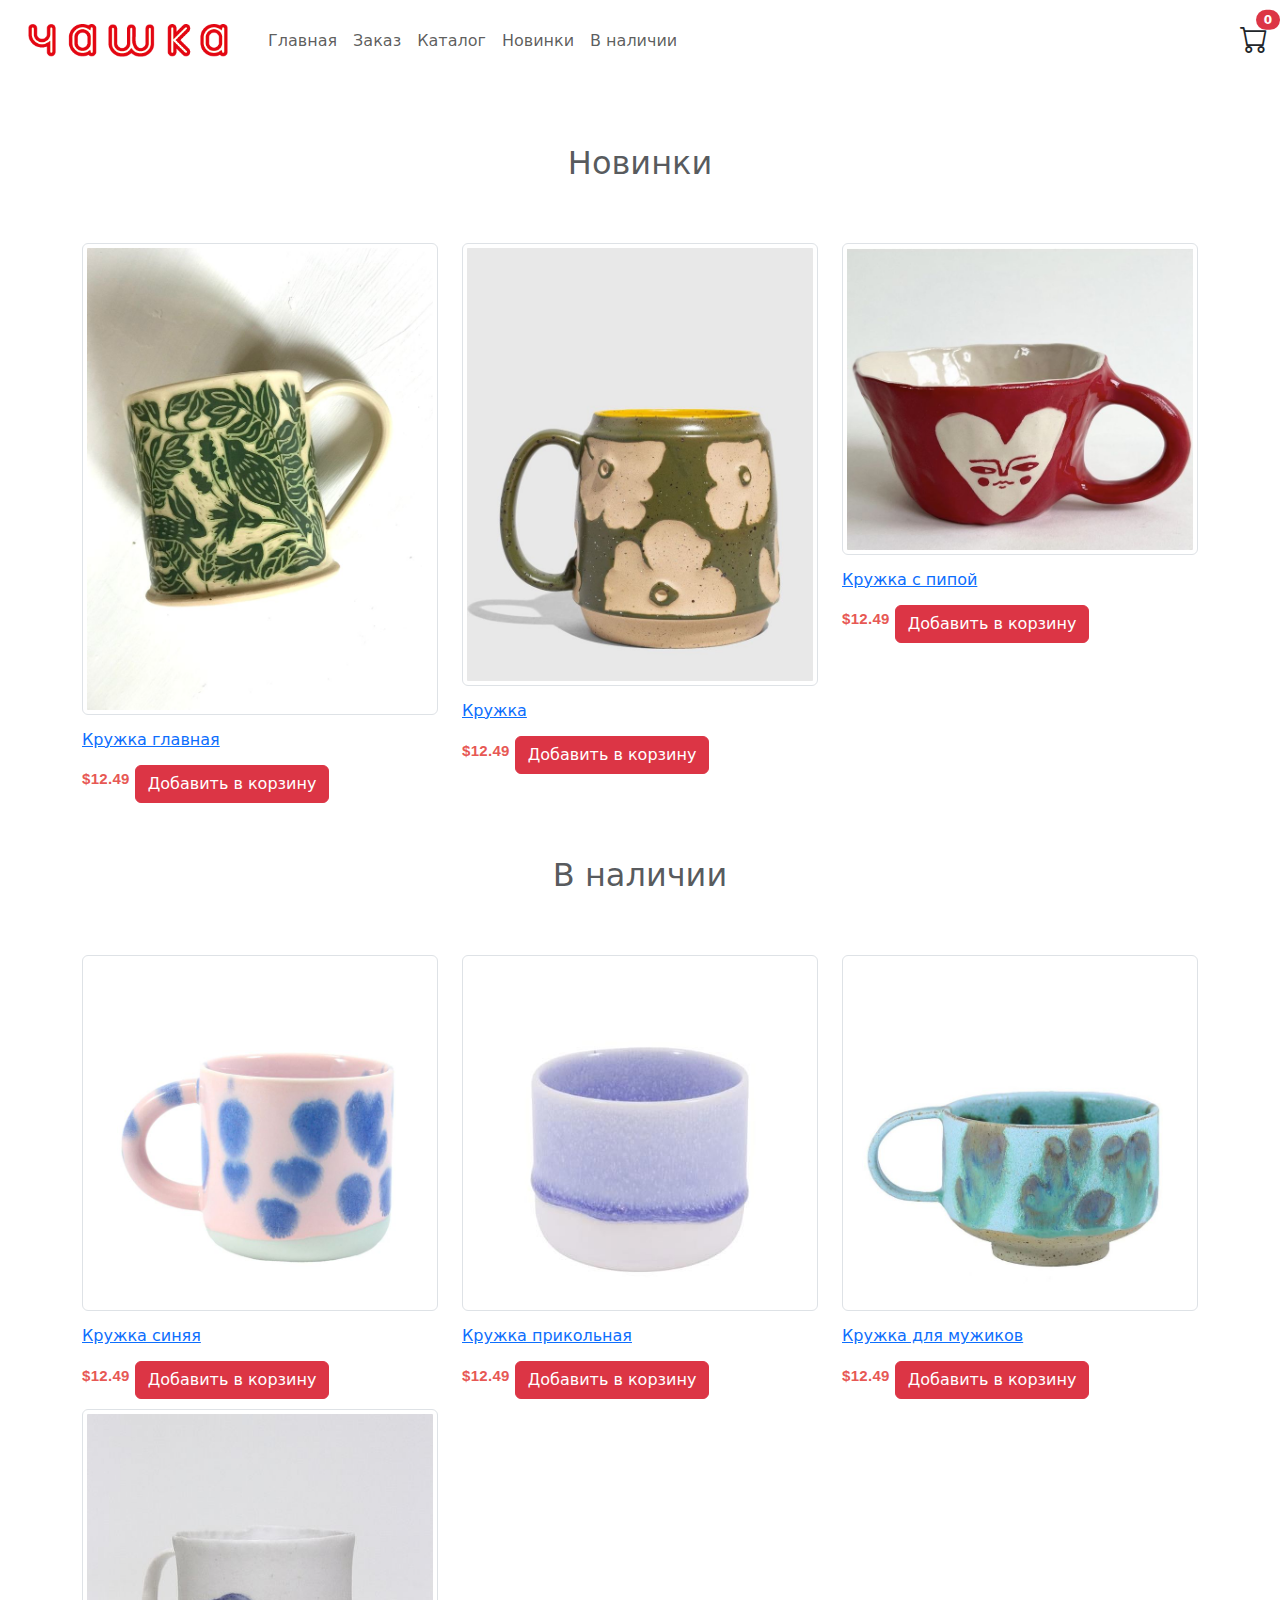
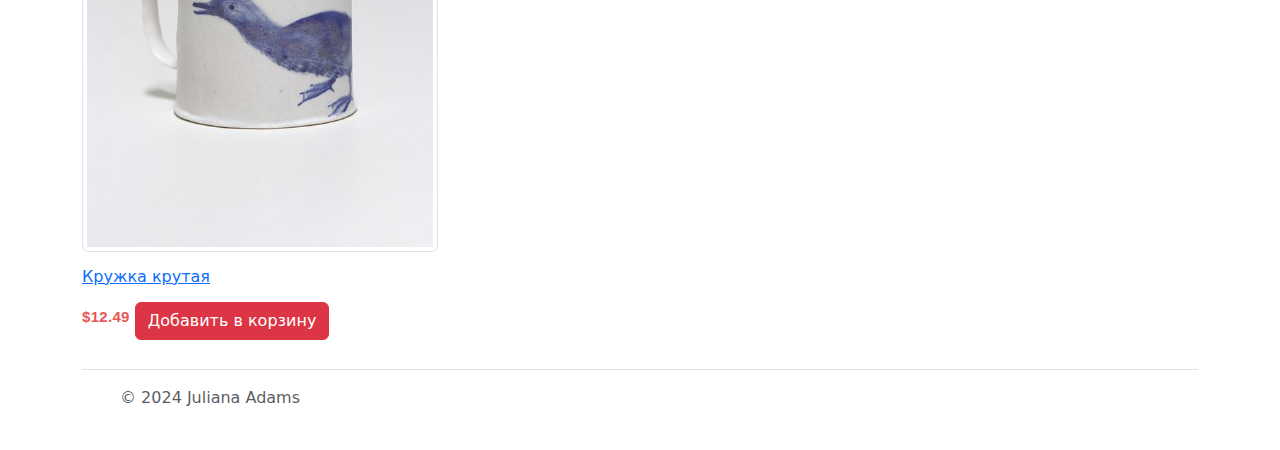
==== katalog.html @ 6e64bc28 "Initial commit" ====
<!DOCTYPE html>
<html lang="ru">
<head>
  <meta charset="UTF-8">
  <meta name="viewport" content="width=device-width, initial-scale=1.0">
  <title>Главная</title>
  <!-- Подключение Bootstrap -->
  <link rel="stylesheet" href="https://cdn.jsdelivr.net/npm/bootstrap@5.3.0-alpha1/dist/css/bootstrap.min.css">
  <!-- Подключение Bootstrap Icons -->
  <link rel="stylesheet" href="https://cdn.jsdelivr.net/npm/bootstrap-icons@1.10.3/font/bootstrap-icons.css">
  <link rel="stylesheet" href="style/katalog.css">
</head>
<body>
  <nav class="navbar navbar-expand-lg navbar-light bg-white fixed-top mb-5">
    <div class="container-fluid">
      <a class="navbar-brand p-3" href="#">
        <img src="logo.png" width="200px" alt="logo">
      </a>
      <button class="navbar-toggler" type="button" data-bs-toggle="collapse" data-bs-target="#navbarNav" aria-controls="navbarNav" aria-expanded="false" aria-label="Toggle navigation">
        <span class="navbar-toggler-icon"></span>
      </button>
    
      <div class="collapse navbar-collapse" id="navbarNav">
        <ul class="navbar-nav me-auto mb-2 mb-lg-0">
          <li class="nav-item active">
            <a class="nav-link" href="index.html">Главная</a>
          </li>
          <li class="nav-item">
            <a class="nav-link" href="zakaz.html">Заказ</a>
          </li>
          <li class="nav-item">
            <a class="nav-link" href="katalog.html">Каталог</a>
          </li>
          <li class="nav-item">
            <a class="nav-link" href="#new-section">Новинки</a>
          </li>
          <li class="nav-item">
            <a class="nav-link" href="#stock-section">В наличии</a>
          </li>
        </ul>
        <!-- Иконка корзины -->
        <a id="cart-icon" class="nav-link position-relative" href="#" data-bs-toggle="modal" data-bs-target="#cartModal">
          <i class="bi bi-cart fs-3"></i>
          <!-- Значок количества товаров в корзине -->
          <span id="cart-count" class="position-absolute top-0 start-100 translate-middle badge rounded-pill bg-danger">
            0
          </span>
        </a>
      </div>
    </div>
  </nav>

  <!-- Модальное окно корзины -->
  <div class="modal fade" id="cartModal" tabindex="-1" aria-labelledby="cartModalLabel" aria-hidden="true">
    <div class="modal-dialog modal-lg">
      <div class="modal-content">
        <div class="modal-header">
          <h5 class="modal-title">Корзина</h5>
          <button type="button" class="btn-close" data-bs-dismiss="modal" aria-label="Закрыть"></button>
        </div>
        <div class="modal-body">
          <div id="cart-items">
            <!-- Здесь будут отображаться товары из корзины -->
          </div>
          <div class="d-flex justify-content-between mt-3">
            <h5>Итого:</h5>
            <h5 id="total-price">$0.00</h5>
          </div>
        </div>
        <div class="modal-footer">
          <button type="button" class="btn btn-secondary" data-bs-dismiss="modal">Закрыть</button>
          <button type="button" class="btn btn-danger" id="checkout-btn">Оформить заказ</button>
        </div>
      </div>
    </div>
  </div>

  <div class="container mt-5 pt-5">
    <h1 class="text-center text-muted fs-2 p-5" id="new-section">Новинки</h1>
    <div class="row">
      <!-- Пример товара -->
      <div class="col-xs-6 col-md-4">
        <div class="product thumbnail">
          <a href="#"><img src="media/1.jpg" class="img-thumbnail" alt="Short Sleeve T-Shirt"></a>
          <div class="caption">
            <h6><a href="#">Кружка главная </a></h6>
            <span class="price sale">$12.49</span>
            <!-- Кнопка "Добавить в корзину" -->
            <button class="btn btn-danger mt-2 add-to-cart">Добавить в корзину</button>
          </div>
        </div>
     </div>
     <div class="col-xs-6 col-md-4">
        <div class="product thumbnail">
          <a href="#"><img src="media/2.jpg" class="img-thumbnail" alt="Short Sleeve T-Shirt"></a>
          <div class="caption">
            <h6><a href="#">Кружка</a></h6>
            <span class="price sale">$12.49</span>
            <!-- Кнопка "Добавить в корзину" -->
            <button class="btn btn-danger mt-2 add-to-cart">Добавить в корзину</button>
          </div>
        </div>
     </div>
     <div class="col-xs-6 col-md-4">
        <div class="product thumbnail">
          <a href="#"><img src="media/3.jpg" class="img-thumbnail" alt="Short Sleeve T-Shirt"></a>
          <div class="caption">
            <h6><a href="#">Кружка с пипой</a></h6>
            <span class="price sale">$12.49</span>
            <!-- Кнопка "Добавить в корзину" -->
            <button class="btn btn-danger mt-2 add-to-cart">Добавить в корзину</button>
          </div>
        </div>
     </div>
     <h1 class="text-center text-muted fs-2 p-5" id="stock-section">В наличии</h1>
     <div class="col-xs-6 col-md-4">
        <div class="product thumbnail">
          <a href="#"><img src="media/4.jpg" class="img-thumbnail" alt="Short Sleeve T-Shirt"></a>
          <div class="caption">
            <h6><a href="#">Кружка синяя </a></h6>
            <span class="price sale">$12.49</span>
            <!-- Кнопка "Добавить в корзину" -->
            <button class="btn btn-danger mt-2 add-to-cart">Добавить в корзину</button>
          </div>
        </div>
     </div>
     <div class="col-xs-6 col-md-4">
        <div class="product thumbnail">
          <a href="#"><img src="media/5.jpg" class="img-thumbnail" alt="Short Sleeve T-Shirt"></a>
          <div class="caption">
            <h6><a href="#">Кружка прикольная</a></h6>
            <span class="price sale">$12.49</span>
            <!-- Кнопка "Добавить в корзину" -->
            <button class="btn btn-danger mt-2 add-to-cart">Добавить в корзину</button>
          </div>
        </div>
     </div>
     <div class="col-xs-6 col-md-4">
        <div class="product thumbnail">
          <a href="#"><img src="media/6.jpg" class="img-thumbnail" alt="Short Sleeve T-Shirt"></a>
          <div class="caption">
            <h6><a href="#">Кружка для мужиков </a></h6>
            <span class="price sale">$12.49</span>
            <!-- Кнопка "Добавить в корзину" -->
            <button class="btn btn-danger mt-2 add-to-cart">Добавить в корзину</button>
          </div>
        </div>
     </div>
     <div class="col-xs-6 col-md-4">
        <div class="product thumbnail">
          <a href="#"><img src="media/7.jpg" class="img-thumbnail" alt="Short Sleeve T-Shirt"></a>
          <div class="caption">
            <h6><a href="#">Кружка крутая</a></h6>
            <span class="price sale">$12.49</span>
            <!-- Кнопка "Добавить в корзину" -->
            <button class="btn btn-danger mt-2 add-to-cart">Добавить в корзину</button>
          </div>
        </div>
     </div>
    <!-- Повторить для остальных товаров... -->
    <!-- ... -->
  </div>
  <!-- Остальной контент страницы... -->
</div>
<div class="container">
    <footer class="d-flex flex-wrap justify-content-between align-items-center py-3 my-4 border-top">
      <div class="col-md-4 d-flex align-items-center">
        <a href="/" class="mb-3 me-2 mb-md-0 text-body-secondary text-decoration-none lh-1">
          <svg class="bi" width="30" height="24"><use xlink:href="#bootstrap"></use></svg>
        </a>
        <span class="mb-3 mb-md-0 text-body-secondary">© 2024 Juliana Adams</span>
      </div>
    </footer>
  </div>

<!-- Подключение Bootstrap JavaScript -->
<script src="https://cdn.jsdelivr.net/npm/bootstrap@5.3.0-alpha1/dist/js/bootstrap.bundle.min.js"></script>

<!-- JavaScript логика корзины -->
<script src="script/script.js">

  </script>
</body>
</html>
---- style/katalog.css ----
/*
    * @subsection Shop
    */
    .product {
      padding-top: 5px;
      padding-bottom: 5px;
      margin-left: auto;
      margin-right: auto;
    }
    
    .product .caption {
      margin-top: 15px;
    }
    
    .product .caption h6 {
      color: #455a64;
    }
    
    .product .caption .price + .price {
      margin-left: 15px;
    }
    
    .product.tumbnail {
      box-shadow: 0 5px 25px 0 transparent;
      transition: 0.3s linear;
      padding-top: 0;
    }
    
    .product.tumbnail img:hover {
      box-shadow: 0 5px 25px 0 rgba(0, 0, 0, 0.2);
    }
    
    .single-product span {
      display: inline-block;
    }
    
    .single-product .rating .fa-star, .single-product .rating .fa-star-o {
      font-size: 16px;
      color: #f7d4a0;
      margin-left: 2px;
    }
    
    .single-product .rating + * {
      margin-left: 15px;
    }
    
    .single-product h1.h1-variant-2 {
      margin-bottom: 20px;
    }
    
    .single-product .caption:before {
      content: '';
      height: 100%;
      display: inline-block;
      vertical-align: middle;
    }
    
    .single-product .caption span {
      display: inline-block;
      vertical-align: middle;
    }
    
    .single-product .caption .price {
      font-weight: 400;
    }
    
    .single-product .caption .price.sale {
      color: #e75854;
      font-size: 33px;
    }
    
    .single-product .caption * + .price {
      margin-left: 10.8%;
    }
    
    @media (max-width: 1199px) {
      .single-product .caption * + .price {
        margin-left: 7.8%;
      }
    }
    
    .single-product .caption * + .quantity {
      margin-left: 26px;
    }
    
    .single-product .caption .info-list {
      border-bottom: 1px solid #f3f3ed;
      border-top: 1px solid #f3f3ed;
      font-family: Montserrat, sans-serif;
      padding-top: 26px;
      padding-bottom: 26px;
      text-align: left;
    }
    
    .single-product .caption .info-list dt, .single-product .caption .info-list dd {
      display: inline-block;
      line-height: 25px;
      padding-top: 10px;
      padding-bottom: 10px;
    }
    
    .single-product .caption .info-list dt {
      letter-spacing: 0.08em;
      font-size: 12px;
      color: #a7b0b4;
      width: 35%;
      text-transform: uppercase;
    }
    
    .single-product .caption .info-list dd {
      font-size: 15px;
      color: #565452;
      width: 62.5%;
    }
    
    .single-product .caption .share span.small {
      margin-top: 9px;
    }
    
    @media (max-width: 991px) {
      .single-product .caption .share span.small {
        display: block;
        margin-bottom: 15px;
      }
    }
    
    @media (max-width: 767px) {
      .single-product .table-mobile tr {
        padding-top: 0;
      }
      .single-product .table-mobile tr:before {
        display: none;
      }
    }
    
    .price {
      display: inline-block;
      font-size: 15px;
      font-family: Montserrat, sans-serif;
      font-weight: 700;
      letter-spacing: 0.02em;
      color: #2b2f3e;
    }
    
    .price.sale {
      color: #e75854;
    }
    
    .price del {
      color: #b0bec5;
    }
    
    .quantity {
      text-align: center;
      font-family: Montserrat, sans-serif;
      font-size: 12px;
      background: #eceff1;
      padding-top: 5px;
      padding-bottom: 5px;
      width: 82px;
      height: auto;
      display: inline-block;
    }
    
    .quantity span {
      display: inline-block;
    }
    
    .quantity .num {
      width: 26px;
    }
    
    .quantity [class*='fa-'] {
      padding-top: 4px;
      width: 22px;
      padding-bottom: 4px;
      color: #b0bec5;
      cursor: pointer;
      transition: .3s;
    }
    
    .quantity [class*='fa-']:hover {
      color: #455a64;
      transition: .3s;
    }
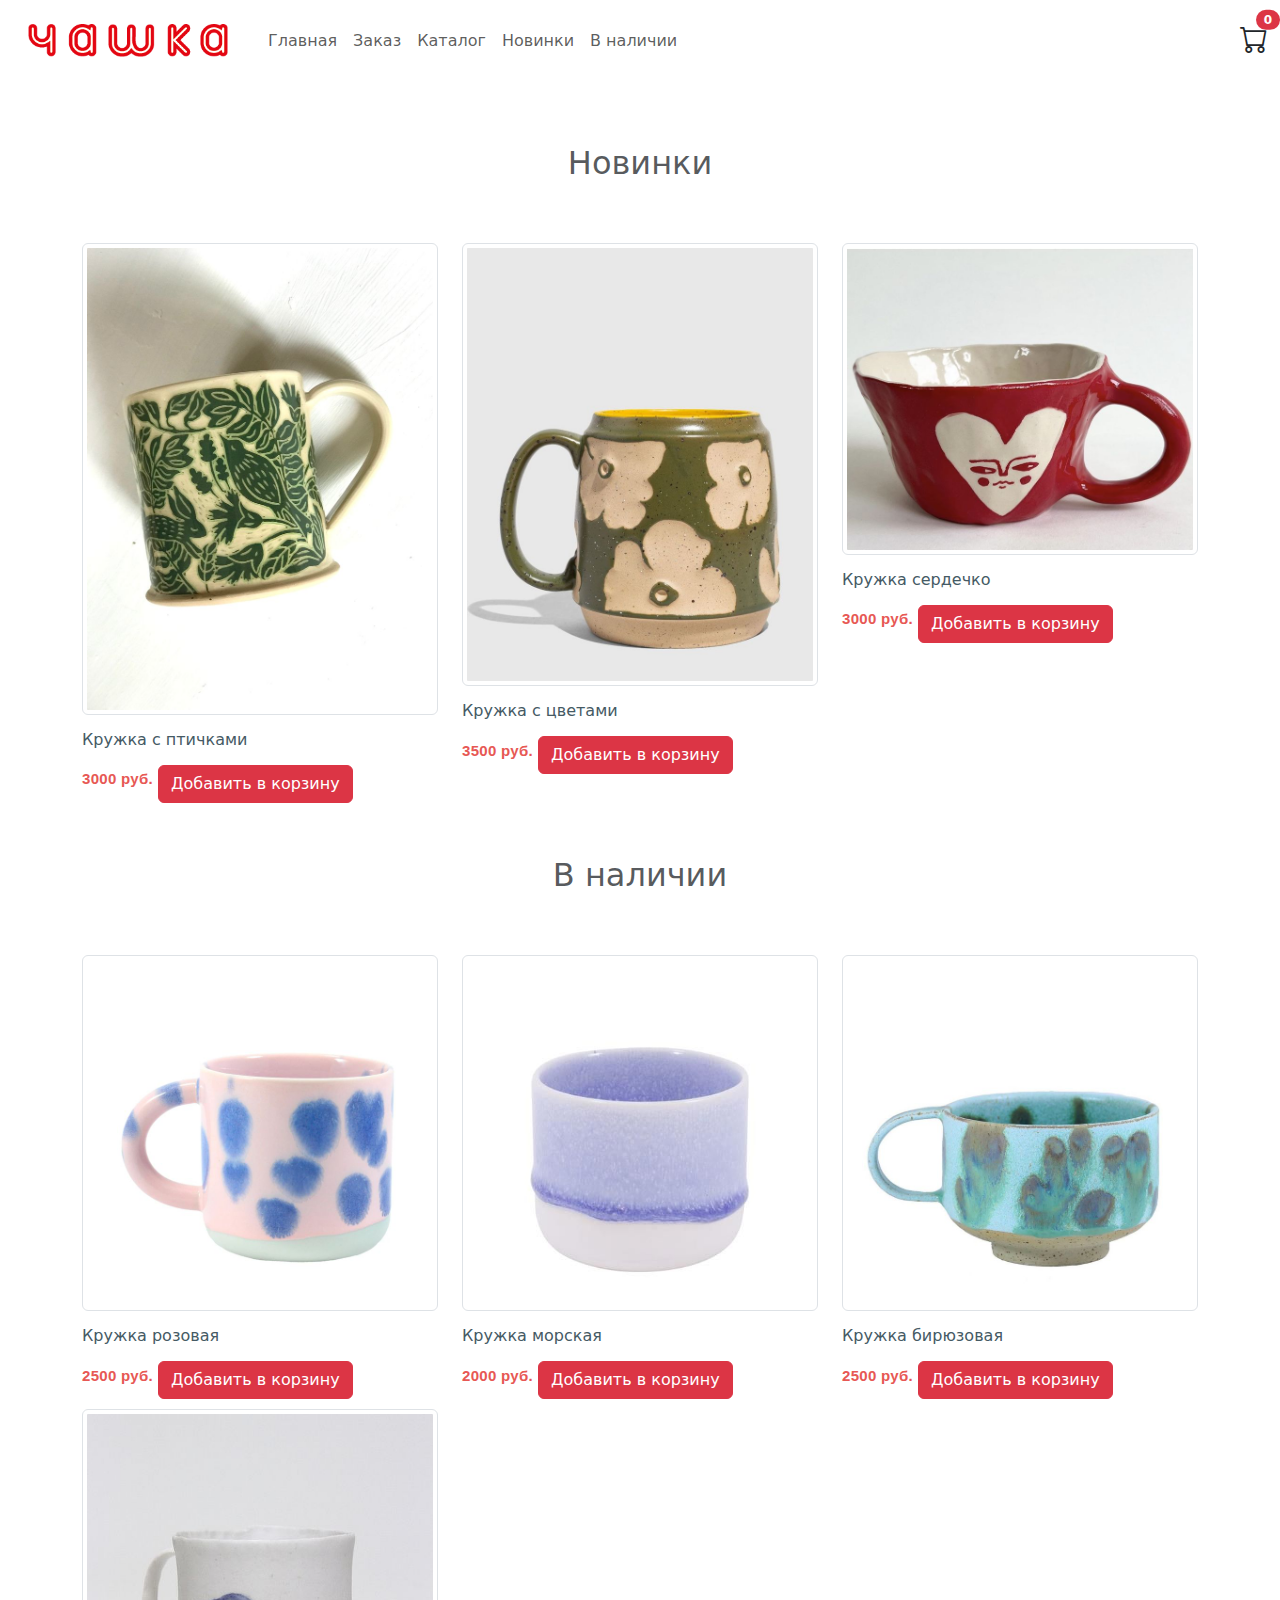
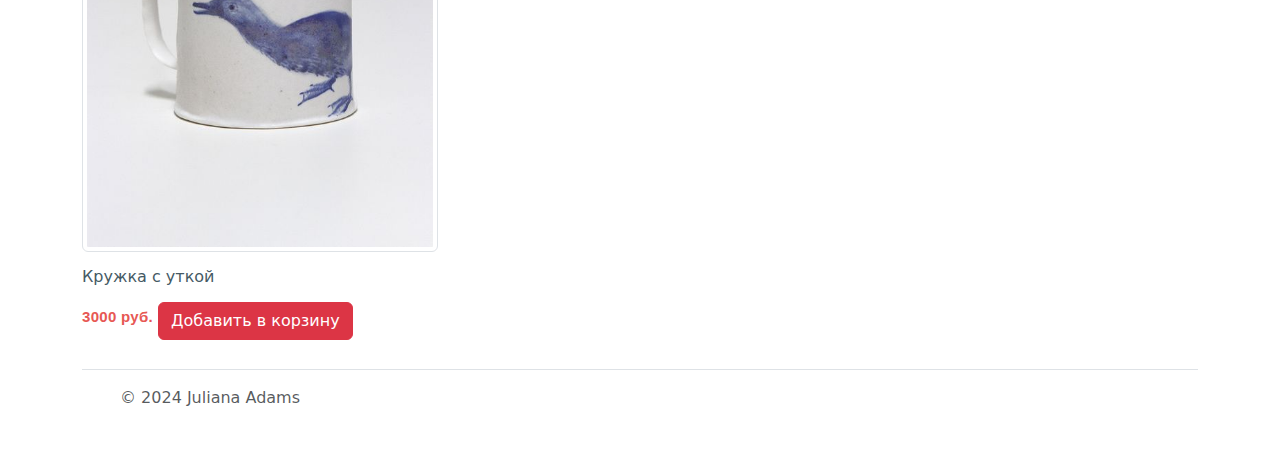
==== commit 12c7b84e: "внесла изменения" ====
--- a/katalog.html
+++ b/katalog.html
@@ -3,10 +3,8 @@
 <head>
   <meta charset="UTF-8">
   <meta name="viewport" content="width=device-width, initial-scale=1.0">
-  <title>Главная</title>
-  <!-- Подключение Bootstrap -->
+  <title>Каталог</title>
   <link rel="stylesheet" href="https://cdn.jsdelivr.net/npm/bootstrap@5.3.0-alpha1/dist/css/bootstrap.min.css">
-  <!-- Подключение Bootstrap Icons -->
   <link rel="stylesheet" href="https://cdn.jsdelivr.net/npm/bootstrap-icons@1.10.3/font/bootstrap-icons.css">
   <link rel="stylesheet" href="style/katalog.css">
 </head>
@@ -38,10 +36,8 @@
             <a class="nav-link" href="#stock-section">В наличии</a>
           </li>
         </ul>
-        <!-- Иконка корзины -->
         <a id="cart-icon" class="nav-link position-relative" href="#" data-bs-toggle="modal" data-bs-target="#cartModal">
           <i class="bi bi-cart fs-3"></i>
-          <!-- Значок количества товаров в корзине -->
           <span id="cart-count" class="position-absolute top-0 start-100 translate-middle badge rounded-pill bg-danger">
             0
           </span>
@@ -50,7 +46,6 @@
     </div>
   </nav>
 
-  <!-- Модальное окно корзины -->
   <div class="modal fade" id="cartModal" tabindex="-1" aria-labelledby="cartModalLabel" aria-hidden="true">
     <div class="modal-dialog modal-lg">
       <div class="modal-content">
@@ -60,7 +55,6 @@
         </div>
         <div class="modal-body">
           <div id="cart-items">
-            <!-- Здесь будут отображаться товары из корзины -->
           </div>
           <div class="d-flex justify-content-between mt-3">
             <h5>Итого:</h5>
@@ -78,14 +72,12 @@
   <div class="container mt-5 pt-5">
     <h1 class="text-center text-muted fs-2 p-5" id="new-section">Новинки</h1>
     <div class="row">
-      <!-- Пример товара -->
       <div class="col-xs-6 col-md-4">
         <div class="product thumbnail">
           <a href="#"><img src="media/1.jpg" class="img-thumbnail" alt="Short Sleeve T-Shirt"></a>
           <div class="caption">
-            <h6><a href="#">Кружка главная </a></h6>
-            <span class="price sale">$12.49</span>
-            <!-- Кнопка "Добавить в корзину" -->
+            <h6>Кружка с птичками</h6>
+            <span class="price sale">3000 руб.</span>
             <button class="btn btn-danger mt-2 add-to-cart">Добавить в корзину</button>
           </div>
         </div>
@@ -94,9 +86,8 @@
         <div class="product thumbnail">
           <a href="#"><img src="media/2.jpg" class="img-thumbnail" alt="Short Sleeve T-Shirt"></a>
           <div class="caption">
-            <h6><a href="#">Кружка</a></h6>
-            <span class="price sale">$12.49</span>
-            <!-- Кнопка "Добавить в корзину" -->
+            <h6>Кружка с цветами</h6>
+            <span class="price sale">3500 руб.</span>
             <button class="btn btn-danger mt-2 add-to-cart">Добавить в корзину</button>
           </div>
         </div>
@@ -105,9 +96,8 @@
         <div class="product thumbnail">
           <a href="#"><img src="media/3.jpg" class="img-thumbnail" alt="Short Sleeve T-Shirt"></a>
           <div class="caption">
-            <h6><a href="#">Кружка с пипой</a></h6>
-            <span class="price sale">$12.49</span>
-            <!-- Кнопка "Добавить в корзину" -->
+            <h6>Кружка сердечко</h6>
+            <span class="price sale">3000 руб.</span>
             <button class="btn btn-danger mt-2 add-to-cart">Добавить в корзину</button>
           </div>
         </div>
@@ -117,9 +107,8 @@
         <div class="product thumbnail">
           <a href="#"><img src="media/4.jpg" class="img-thumbnail" alt="Short Sleeve T-Shirt"></a>
           <div class="caption">
-            <h6><a href="#">Кружка синяя </a></h6>
-            <span class="price sale">$12.49</span>
-            <!-- Кнопка "Добавить в корзину" -->
+            <h6>Кружка розовая</h6>
+            <span class="price sale">2500 руб.</span>
             <button class="btn btn-danger mt-2 add-to-cart">Добавить в корзину</button>
           </div>
         </div>
@@ -128,9 +117,8 @@
         <div class="product thumbnail">
           <a href="#"><img src="media/5.jpg" class="img-thumbnail" alt="Short Sleeve T-Shirt"></a>
           <div class="caption">
-            <h6><a href="#">Кружка прикольная</a></h6>
-            <span class="price sale">$12.49</span>
-            <!-- Кнопка "Добавить в корзину" -->
+            <h6>Кружка морская</h6>
+            <span class="price sale">2000 руб.</span>
             <button class="btn btn-danger mt-2 add-to-cart">Добавить в корзину</button>
           </div>
         </div>
@@ -139,9 +127,8 @@
         <div class="product thumbnail">
           <a href="#"><img src="media/6.jpg" class="img-thumbnail" alt="Short Sleeve T-Shirt"></a>
           <div class="caption">
-            <h6><a href="#">Кружка для мужиков </a></h6>
-            <span class="price sale">$12.49</span>
-            <!-- Кнопка "Добавить в корзину" -->
+            <h6>Кружка бирюзовая</h6>
+            <span class="price sale">2500 руб.</span>
             <button class="btn btn-danger mt-2 add-to-cart">Добавить в корзину</button>
           </div>
         </div>
@@ -150,17 +137,13 @@
         <div class="product thumbnail">
           <a href="#"><img src="media/7.jpg" class="img-thumbnail" alt="Short Sleeve T-Shirt"></a>
           <div class="caption">
-            <h6><a href="#">Кружка крутая</a></h6>
-            <span class="price sale">$12.49</span>
-            <!-- Кнопка "Добавить в корзину" -->
+            <h6>Кружка с уткой</h6>
+            <span class="price sale">3000 руб.</span>
             <button class="btn btn-danger mt-2 add-to-cart">Добавить в корзину</button>
           </div>
         </div>
      </div>
-    <!-- Повторить для остальных товаров... -->
-    <!-- ... -->
   </div>
-  <!-- Остальной контент страницы... -->
 </div>
 <div class="container">
     <footer class="d-flex flex-wrap justify-content-between align-items-center py-3 my-4 border-top">
@@ -173,10 +156,8 @@
     </footer>
   </div>
 
-<!-- Подключение Bootstrap JavaScript -->
 <script src="https://cdn.jsdelivr.net/npm/bootstrap@5.3.0-alpha1/dist/js/bootstrap.bundle.min.js"></script>
 
-<!-- JavaScript логика корзины -->
 <script src="script/script.js">
 
   </script>
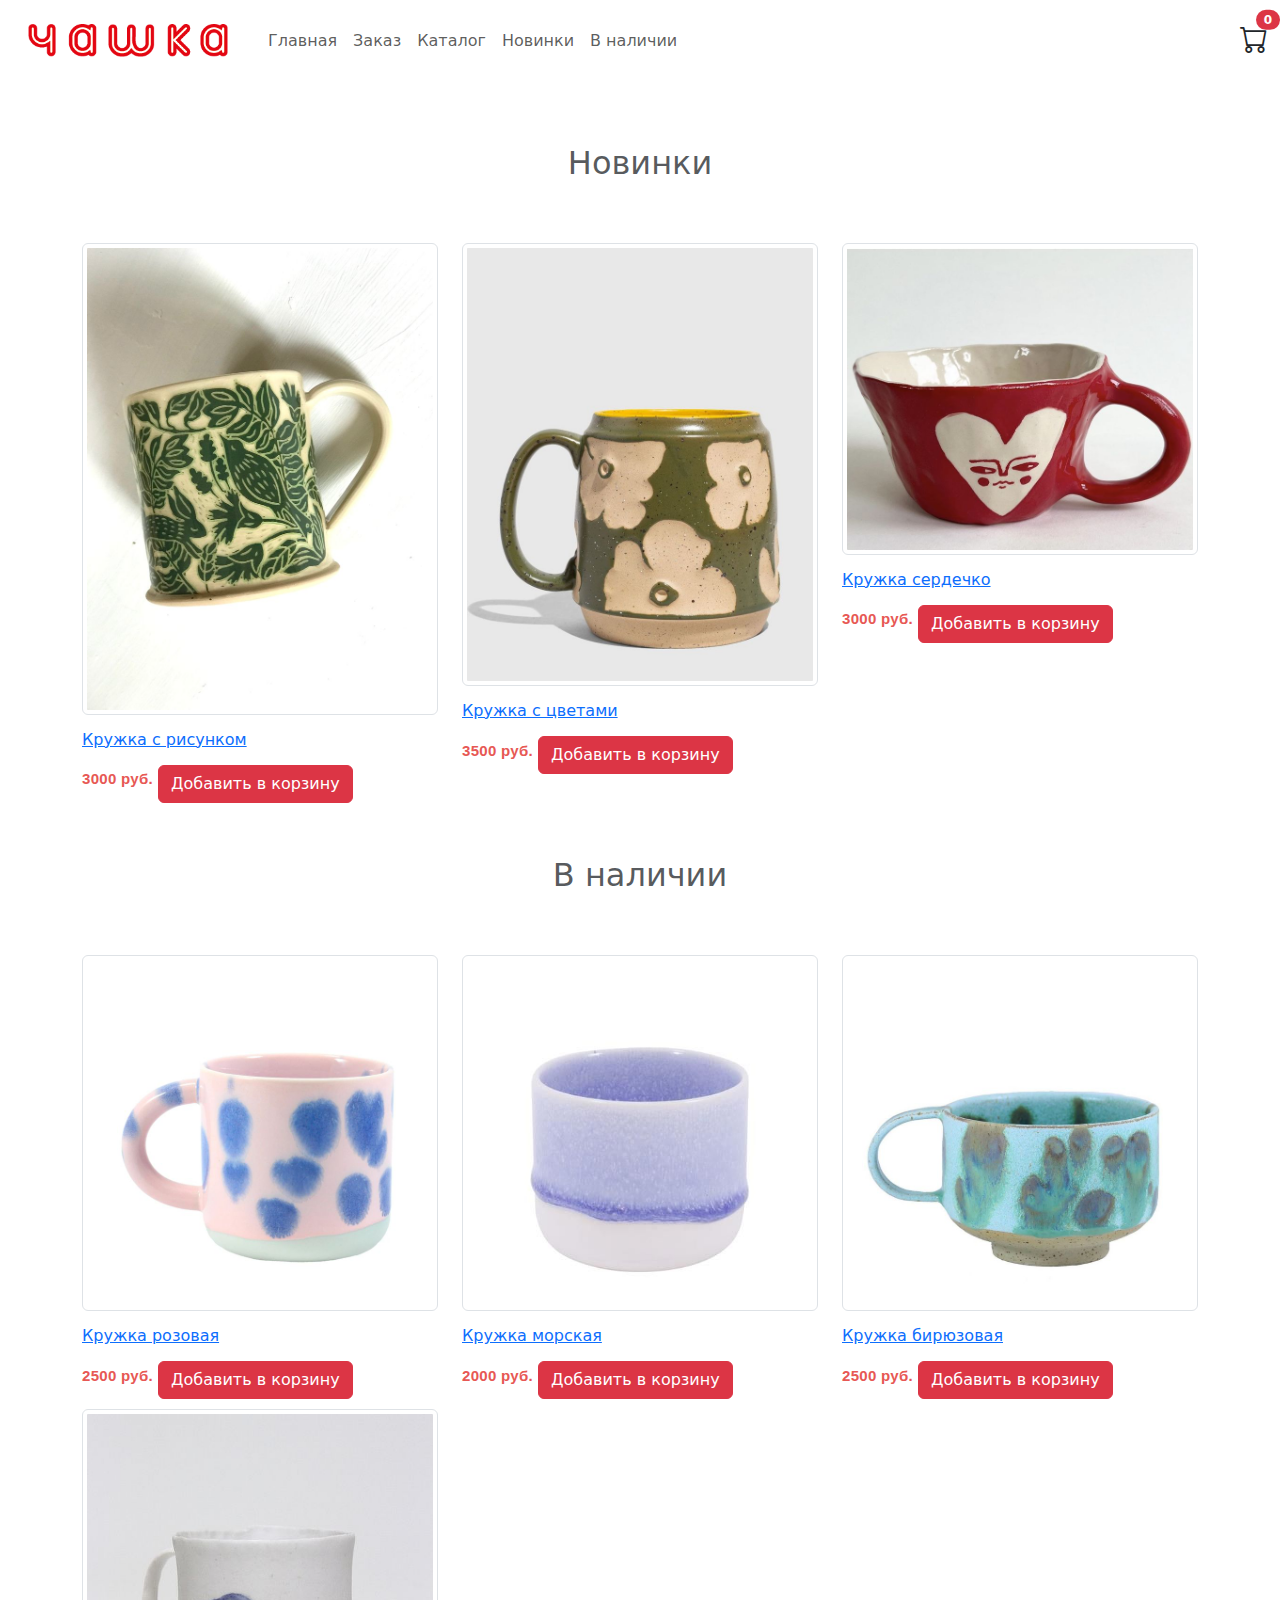
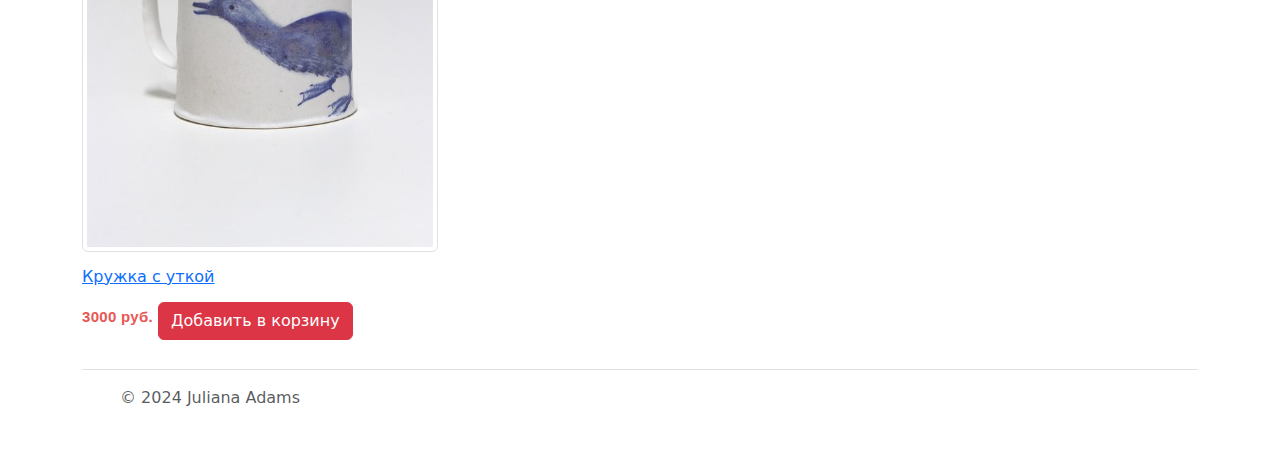
==== commit d6fe94fe: "исправила цены" ====
--- a/katalog.html
+++ b/katalog.html
@@ -58,7 +58,7 @@
           </div>
           <div class="d-flex justify-content-between mt-3">
             <h5>Итого:</h5>
-            <h5 id="total-price">$0.00</h5>
+            <h5 id="total-price">0.00 руб</h5>
           </div>
         </div>
         <div class="modal-footer">
@@ -76,7 +76,7 @@
         <div class="product thumbnail">
           <a href="#"><img src="media/1.jpg" class="img-thumbnail" alt="Short Sleeve T-Shirt"></a>
           <div class="caption">
-            <h6>Кружка с птичками</h6>
+            <h6><a href="#">Кружка с рисунком</a></h6>
             <span class="price sale">3000 руб.</span>
             <button class="btn btn-danger mt-2 add-to-cart">Добавить в корзину</button>
           </div>
@@ -86,7 +86,7 @@
         <div class="product thumbnail">
           <a href="#"><img src="media/2.jpg" class="img-thumbnail" alt="Short Sleeve T-Shirt"></a>
           <div class="caption">
-            <h6>Кружка с цветами</h6>
+            <h6><a href="#">Кружка с цветами</a></h6>
             <span class="price sale">3500 руб.</span>
             <button class="btn btn-danger mt-2 add-to-cart">Добавить в корзину</button>
           </div>
@@ -96,7 +96,7 @@
         <div class="product thumbnail">
           <a href="#"><img src="media/3.jpg" class="img-thumbnail" alt="Short Sleeve T-Shirt"></a>
           <div class="caption">
-            <h6>Кружка сердечко</h6>
+            <h6><a href="#">Кружка сердечко</a></h6>
             <span class="price sale">3000 руб.</span>
             <button class="btn btn-danger mt-2 add-to-cart">Добавить в корзину</button>
           </div>
@@ -107,7 +107,7 @@
         <div class="product thumbnail">
           <a href="#"><img src="media/4.jpg" class="img-thumbnail" alt="Short Sleeve T-Shirt"></a>
           <div class="caption">
-            <h6>Кружка розовая</h6>
+            <h6><a href="#">Кружка розовая</a></h6>
             <span class="price sale">2500 руб.</span>
             <button class="btn btn-danger mt-2 add-to-cart">Добавить в корзину</button>
           </div>
@@ -117,7 +117,7 @@
         <div class="product thumbnail">
           <a href="#"><img src="media/5.jpg" class="img-thumbnail" alt="Short Sleeve T-Shirt"></a>
           <div class="caption">
-            <h6>Кружка морская</h6>
+            <h6><a href="#">Кружка морская</a></h6>
             <span class="price sale">2000 руб.</span>
             <button class="btn btn-danger mt-2 add-to-cart">Добавить в корзину</button>
           </div>
@@ -127,7 +127,7 @@
         <div class="product thumbnail">
           <a href="#"><img src="media/6.jpg" class="img-thumbnail" alt="Short Sleeve T-Shirt"></a>
           <div class="caption">
-            <h6>Кружка бирюзовая</h6>
+            <h6><a href="#">Кружка бирюзовая</a></h6>
             <span class="price sale">2500 руб.</span>
             <button class="btn btn-danger mt-2 add-to-cart">Добавить в корзину</button>
           </div>
@@ -137,7 +137,7 @@
         <div class="product thumbnail">
           <a href="#"><img src="media/7.jpg" class="img-thumbnail" alt="Short Sleeve T-Shirt"></a>
           <div class="caption">
-            <h6>Кружка с уткой</h6>
+            <h6><a href="#">Кружка с уткой</a></h6>
             <span class="price sale">3000 руб.</span>
             <button class="btn btn-danger mt-2 add-to-cart">Добавить в корзину</button>
           </div>
